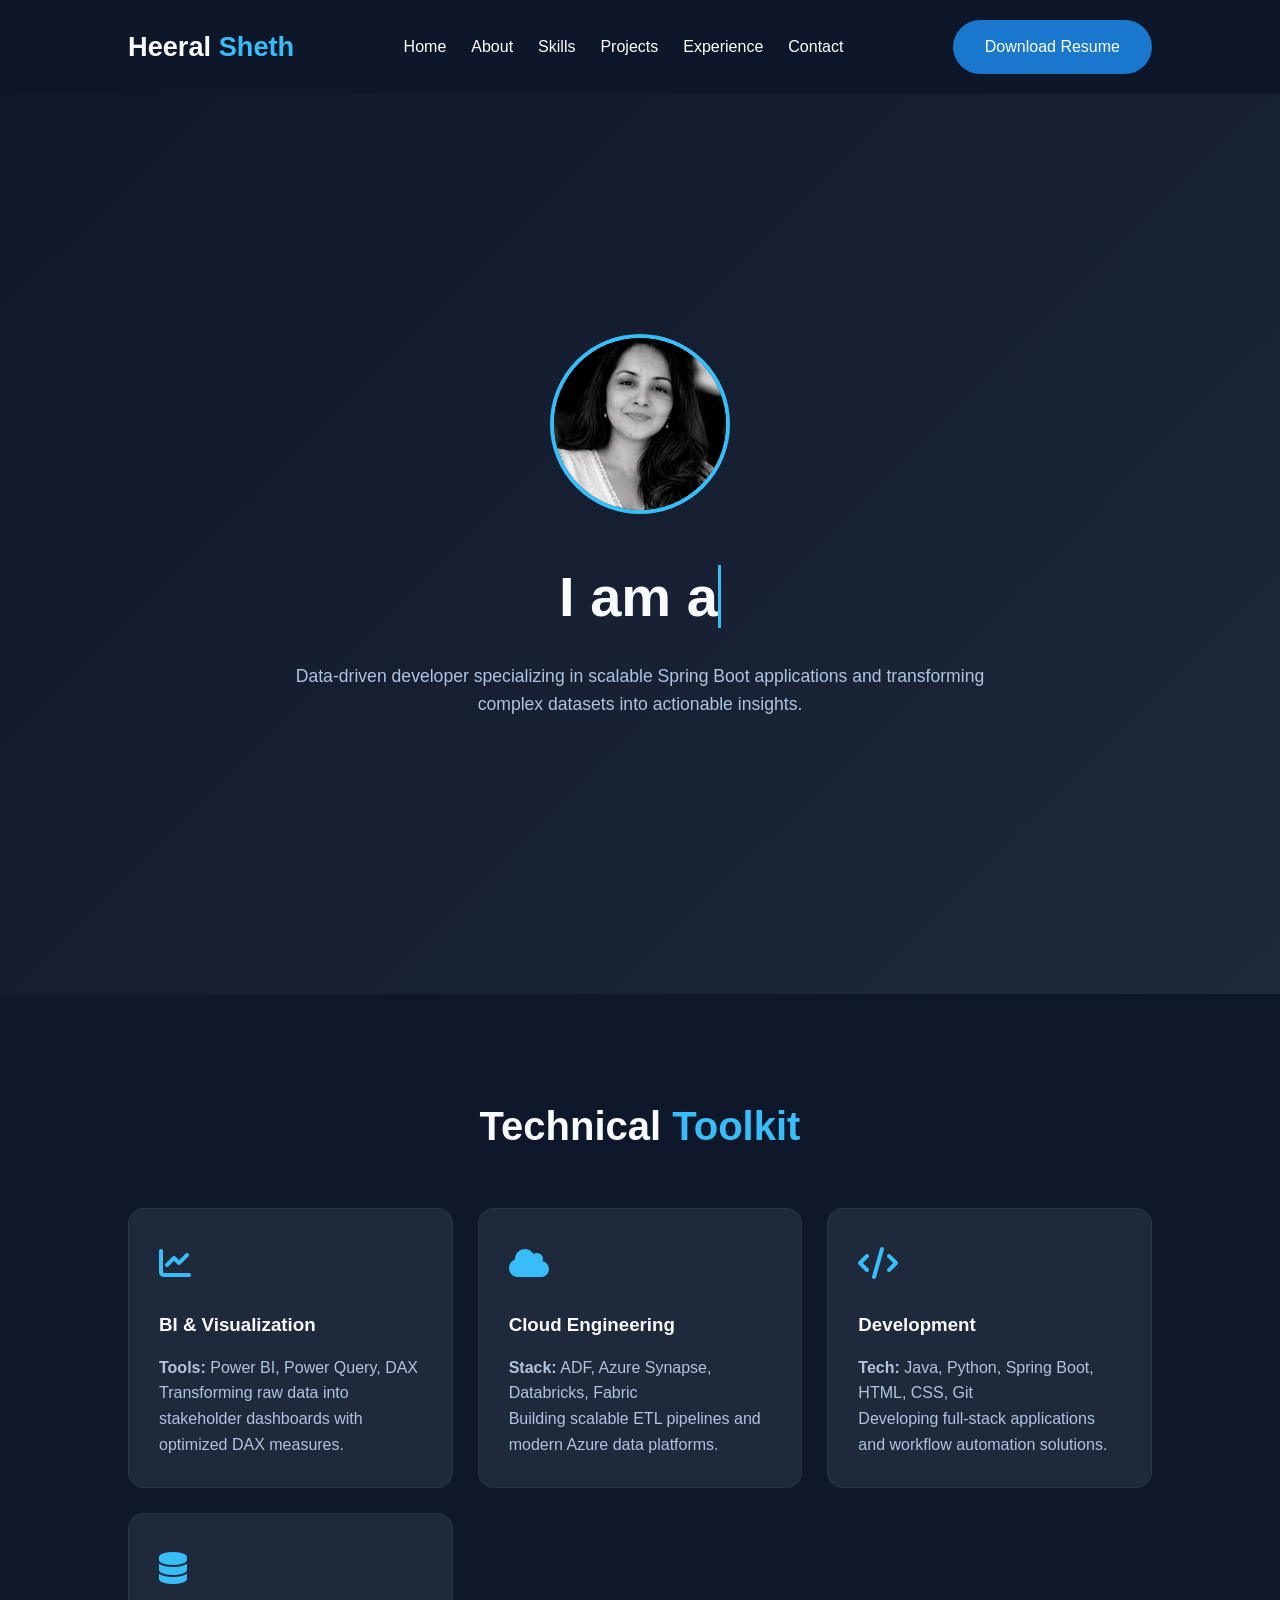
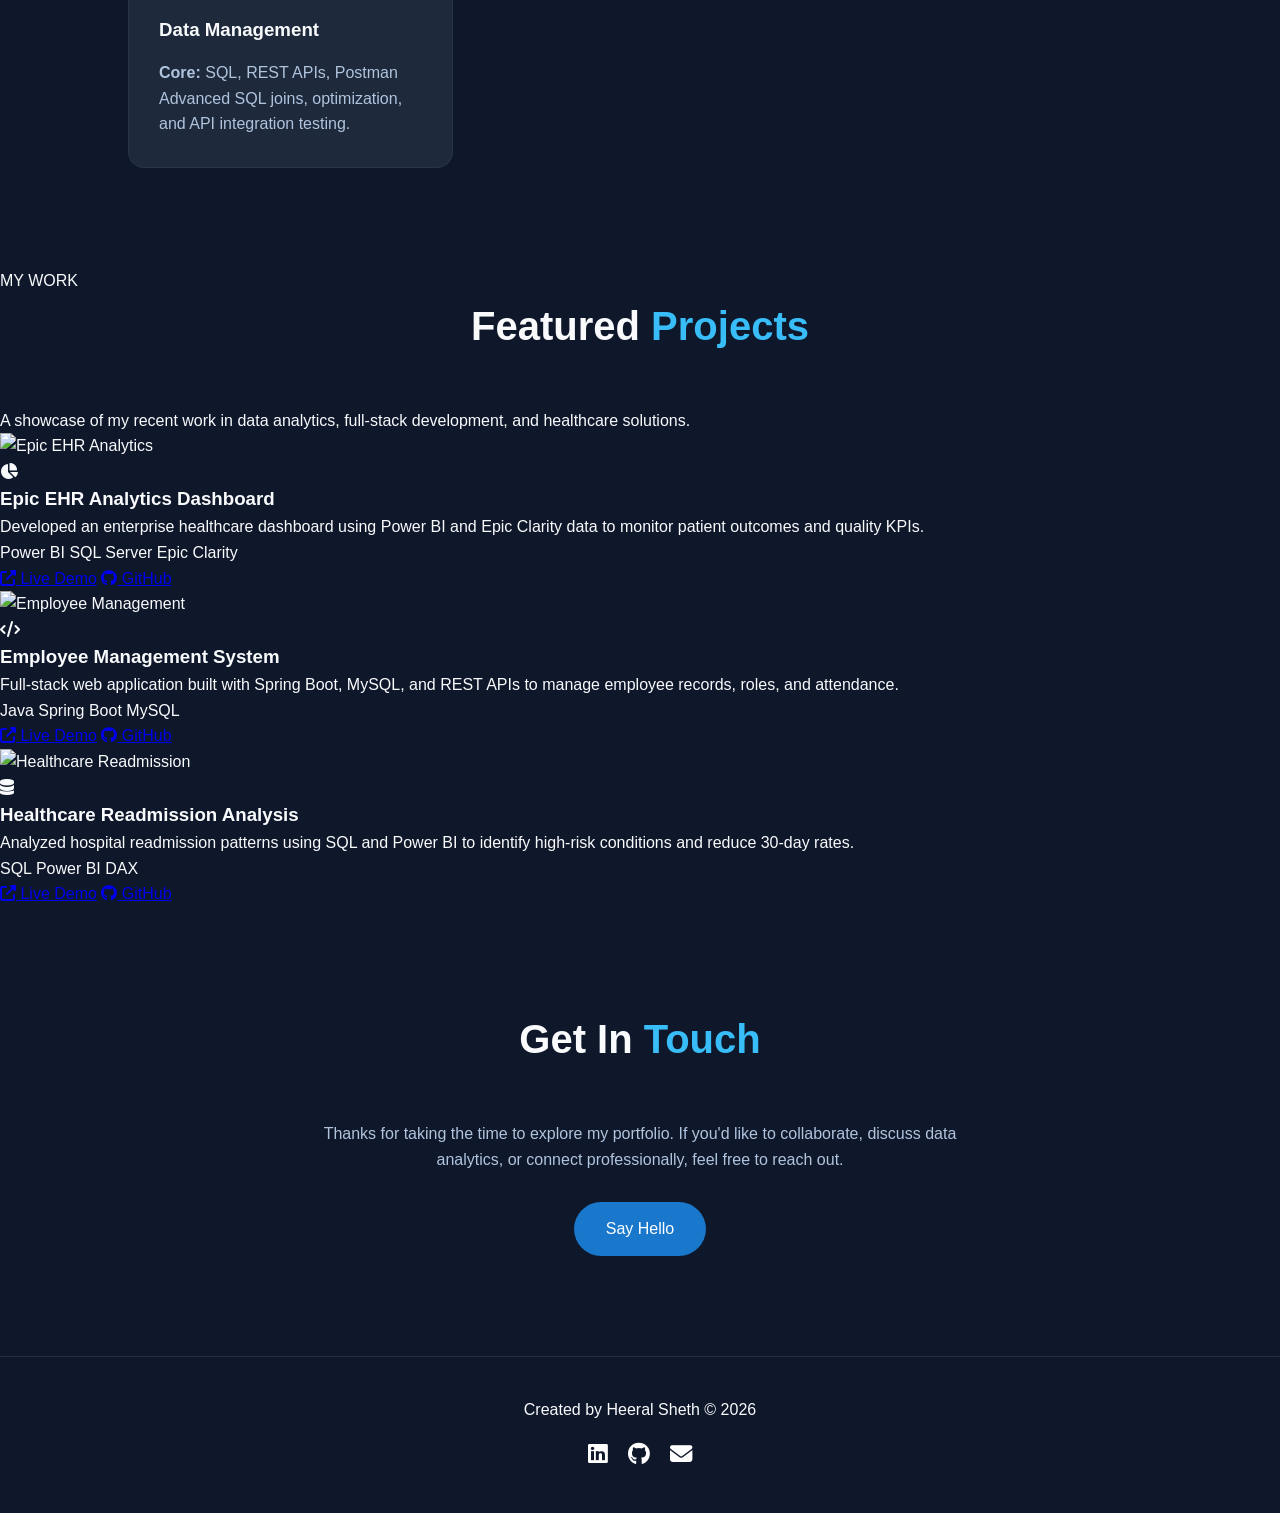
==== index_new.html @ b49bec11 "Add files via upload" ====
<!DOCTYPE html>
<html lang="en">
<head>
    <meta charset="UTF-8" />
    <meta name="viewport" content="width=device-width, initial-scale=1.0" />

    <title>Heeral Sheth | Portfolio</title>

    <link rel="stylesheet" href="styles.css" />

    <!-- Font Awesome -->
    <link
            rel="stylesheet"
            href="https://cdnjs.cloudflare.com/ajax/libs/font-awesome/6.5.1/css/all.min.css"
    />
</head>

<body>
<link rel="preconnect" href="https://fonts.googleapis.com">

<div class="particles"></div>
<!-- NAVBAR -->
<!-- =========================
     NAVBAR HTML
========================= -->

<nav class="navbar">

    <div class="logo">
        Heeral <span>Sheth</span>
    </div>

    <ul class="nav-links">
        <li><a href="#hero" class="active">Home</a></li>
        <li><a href="#about">About</a></li>
        <li><a href="#skills">Skills</a></li>
        <li><a href="#projects">Projects</a></li>
        <li><a href="#experience">Experience</a></li>
        <li><a href="#contact">Contact</a></li>
    </ul>

    <div class="nav-right">


        <!-- Resume Button -->
        <a href="Heeral_Sheth_Resume.pdf" class="btn" download>
            Download Resume
        </a>

<!--        &lt;!&ndash; Theme Toggle &ndash;&gt;-->
<!--        <button id="theme-toggle">-->
<!--            <i class="fas fa-moon"></i>-->
<!--        </button>-->

        <!-- Mobile Menu -->
        <div class="menu-toggle">
<!--            <i class="fas fa-bars"></i>-->
        </div>

    </div>

</nav>

<!-- FONT AWESOME -->
<link
        rel="stylesheet"
        href="https://cdnjs.cloudflare.com/ajax/libs/font-awesome/6.5.1/css/all.min.css"
/>

<!-- HERO -->
<section id="hero">
    <div class="hero-container">

        <img src="profile.png" alt="Heeral Sheth" />

        <h1>
            I am a
            <span id="typewriter"></span>
        </h1>

        <p class="hero-description">
            Data-driven developer specializing in scalable Spring Boot
            applications and transforming complex datasets into actionable insights.
        </p>

<!--        <a href="Heeral_Sheth_Resume.pdf" class="btn" download>-->
<!--            Download Resume-->
<!--        </a>-->

    </div>
</section>

<!-- SKILLS -->
<section id="skill">

    <h2 class="section-title">
        Technical <span>Toolkit</span>
    </h2>

    <div class="toolkit-container">

        <div class="toolkit-card">
            <div class="card-icon">
                <i class="fas fa-chart-line"></i>
            </div>

            <h3>BI & Visualization</h3>

            <p>
                <strong>Tools:</strong>
                Power BI, Power Query, DAX
            </p>

            <p>
                Transforming raw data into stakeholder dashboards with optimized DAX measures.
            </p>
        </div>

        <div class="toolkit-card">
            <div class="card-icon">
                <i class="fas fa-cloud"></i>
            </div>

            <h3>Cloud Engineering</h3>

            <p>
                <strong>Stack:</strong>
                ADF, Azure Synapse, Databricks, Fabric
            </p>

            <p>
                Building scalable ETL pipelines and modern Azure data platforms.
            </p>
        </div>

        <div class="toolkit-card">
            <div class="card-icon">
                <i class="fas fa-code"></i>
            </div>

            <h3>Development</h3>

            <p>
                <strong>Tech:</strong>
                Java, Python, Spring Boot, HTML, CSS, Git
            </p>

            <p>
                Developing full-stack applications and workflow automation solutions.
            </p>
        </div>

        <div class="toolkit-card">
            <div class="card-icon">
                <i class="fas fa-database"></i>
            </div>

            <h3>Data Management</h3>

            <p>
                <strong>Core:</strong>
                SQL, REST APIs, Postman
            </p>

            <p>
                Advanced SQL joins, optimization, and API integration testing.
            </p>
        </div>

    </div>
</section>


<section id="projects">
    <div class="project-header">
        <p class="subtitle">MY WORK</p>
        <h2 class="section-title">Featured <span>Projects</span></h2>
        <p class="section-desc">A showcase of my recent work in data analytics, full-stack development, and healthcare solutions.</p>
    </div>

    <div class="projects-grid">
        <div class="project-card">
            <div class="project-img-wrapper">
                <img src="epic-dashboard.png" alt="Epic EHR Analytics">
            </div>
            <div class="project-info">
                <div class="card-title-row">
                    <i class="fas fa-chart-pie"></i>
                    <h3>Epic EHR Analytics Dashboard</h3>
                </div>
                <p>Developed an enterprise healthcare dashboard using Power BI and Epic Clarity data to monitor patient outcomes and quality KPIs.</p>
                <div class="project-tags">
                    <span class="tag powerbi">Power BI</span>
                    <span class="tag sql">SQL Server</span>
                    <span class="tag epic">Epic Clarity</span>
                </div>
                <div class="card-actions">
                    <a href="#" class="action-btn"><i class="fas fa-external-link-alt"></i> Live Demo</a>
                    <a href="#" class="action-btn github"><i class="fab fa-github"></i> GitHub</a>
                </div>
            </div>
        </div>

        <div class="project-card">
            <div class="project-img-wrapper">
                <img src="employee-system.png" alt="Employee Management">
            </div>
            <div class="project-info">
                <div class="card-title-row">
                    <i class="fas fa-code"></i>
                    <h3>Employee Management System</h3>
                </div>
                <p>Full-stack web application built with Spring Boot, MySQL, and REST APIs to manage employee records, roles, and attendance.</p>
                <div class="project-tags">
                    <span class="tag java">Java</span>
                    <span class="tag spring">Spring Boot</span>
                    <span class="tag mysql">MySQL</span>
                </div>
                <div class="card-actions">
                    <a href="#" class="action-btn"><i class="fas fa-external-link-alt"></i> Live Demo</a>
                    <a href="#" class="action-btn github"><i class="fab fa-github"></i> GitHub</a>
                </div>
            </div>
        </div>

        <div class="project-card">
            <div class="project-img-wrapper">
                <img src="readmission-analysis.png" alt="Healthcare Readmission">
            </div>
            <div class="project-info">
                <div class="card-title-row">
                    <i class="fas fa-database"></i>
                    <h3>Healthcare Readmission Analysis</h3>
                </div>
                <p>Analyzed hospital readmission patterns using SQL and Power BI to identify high-risk conditions and reduce 30-day rates.</p>
                <div class="project-tags">
                    <span class="tag sql">SQL</span>
                    <span class="tag powerbi">Power BI</span>
                    <span class="tag dax">DAX</span>
                </div>
                <div class="card-actions">
                    <a href="#" class="action-btn"><i class="fas fa-external-link-alt"></i> Live Demo</a>
                    <a href="#" class="action-btn github"><i class="fab fa-github"></i> GitHub</a>
                </div>
            </div>
        </div>
    </div>
</section>

<!-- CONTACT -->
<section id="contact">

    <h2 class="section-title">
        Get In <span>Touch</span>
    </h2>

    <p class="contact-desc">
        Thanks for taking the time to explore my portfolio.
        If you'd like to collaborate, discuss data analytics,
        or connect professionally, feel free to reach out.
    </p>

    <a href="mailto:heersheth@gmail.com" class="btn">
        Say Hello
    </a>

</section>

<!-- FOOTER -->
<footer>

    <div class="footer-content">

        <p>
            Created by <span>Heeral Sheth</span> © 2026
        </p>

        <div class="social-links">

            <a href="www.linkedin.com/in/heeralsheth" target="_blank">
                <i class="fab fa-linkedin"></i>
            </a>

            <a href="https://github.com/heeralsheth" target="_blank">
                <i class="fab fa-github"></i>
            </a>

            <a href="mailto:heersheth@gmail.com">
                <i class="fas fa-envelope"></i>
            </a>

        </div>

    </div>

</footer>

<script src="JavaScript.js"></script>
<script src="https://unpkg.com/scrollreveal"></script>
</body>
</html>
---- styles.css ----
:root {
    --primary: #1977cc;
    --accent: #38bdf8;
    --dark: #0f172a;
    --card: #1e293b;
    --text: #f8fafc;
    --muted: #b0c4de;
}

* {
    margin: 0;
    padding: 0;
    box-sizing: border-box;
}

body {
    font-family: "Segoe UI", sans-serif;
    background: var(--dark);
    color: var(--text);
    line-height: 1.6;
}

/* NAVBAR */

nav {
    display: flex;
    justify-content: space-between;
    align-items: center;
    padding: 20px 10%;
    position: sticky;
    top: 0;
    background: rgba(15, 23, 42, 0.95);
    backdrop-filter: blur(10px);
    z-index: 1000;
}

.logo {
    font-size: 1.7rem;
    font-weight: bold;
}

.logo span {
    color: var(--accent);
}

nav ul {
    display: flex;
    list-style: none;
    gap: 25px;
}

nav a {
    color: white;
    text-decoration: none;
    transition: 0.3s;
}

nav a:hover {
    color: var(--accent);
}

/* HERO */

#hero {
    min-height: 100vh;
    display: flex;
    justify-content: center;
    align-items: center;
    text-align: center;
    padding: 80px 10%;
    background:
        linear-gradient(
            135deg,
            #0f172a,
            #1e293b
        );
}

.hero-container img {
    width: 180px;
    height: 180px;
    border-radius: 50%;
    object-fit: cover;
    border: 4px solid var(--accent);
    margin-bottom: 30px;
}

.hero-container h1 {
    font-size: 3.5rem;
    margin-bottom: 20px;
}

#typewriter {
    color: var(--accent);
    border-right: 3px solid var(--accent);
}

.hero-description {
    max-width: 700px;
    margin: auto;
    color: var(--muted);
    font-size: 1.1rem;
    margin-bottom: 35px;
}

/* BUTTON */

.btn {
    display: inline-block;
    background: var(--primary);
    color: white;
    padding: 14px 32px;
    border-radius: 30px;
    text-decoration: none;
    transition: 0.3s;
}

.btn:hover {
    transform: translateY(-3px);
    background: var(--accent);
}

/* SECTION */

.section-title {
    text-align: center;
    font-size: 2.5rem;
    margin-bottom: 50px;
}

.section-title span {
    color: var(--accent);
}

/* TOOLKIT */

#skill {
    padding: 100px 10%;
}

.toolkit-container {
    display: grid;
    grid-template-columns: repeat(auto-fit, minmax(280px, 1fr));
    gap: 25px;
}

.toolkit-card {
    background: var(--card);
    padding: 30px;
    border-radius: 16px;
    transition: 0.3s;
    border: 1px solid rgba(255,255,255,0.05);
}

.toolkit-card:hover {
    transform: translateY(-8px);
    border-color: var(--accent);
}

.card-icon {
    font-size: 2rem;
    color: var(--accent);
    margin-bottom: 20px;
}

.toolkit-card h3 {
    margin-bottom: 15px;
}

.toolkit-card p {
    color: var(--muted);
}

/* CONTACT */

#contact {
    text-align: center;
    padding: 100px 10%;
}

.contact-desc {
    max-width: 700px;
    margin: 0 auto 30px;
    color: var(--muted);
}

/* FOOTER */

footer {
    border-top: 1px solid rgba(255,255,255,0.1);
    padding: 40px 10%;
    text-align: center;
}

.footer-content {
    display: flex;
    flex-direction: column;
    gap: 15px;
}

.social-links {
    display: flex;
    justify-content: center;
    gap: 20px;
}

.social-links a {
    color: white;
    font-size: 1.4rem;
    transition: 0.3s;
}

.social-links a:hover {
    color: var(--accent);
}

/* MOBILE */

@media (max-width: 768px) {

    nav {
        flex-direction: column;
        gap: 15px;
    }

    .hero-container h1 {
        font-size: 2.4rem;
    }

    nav ul {
        flex-wrap: wrap;
        justify-content: center;
    }
}
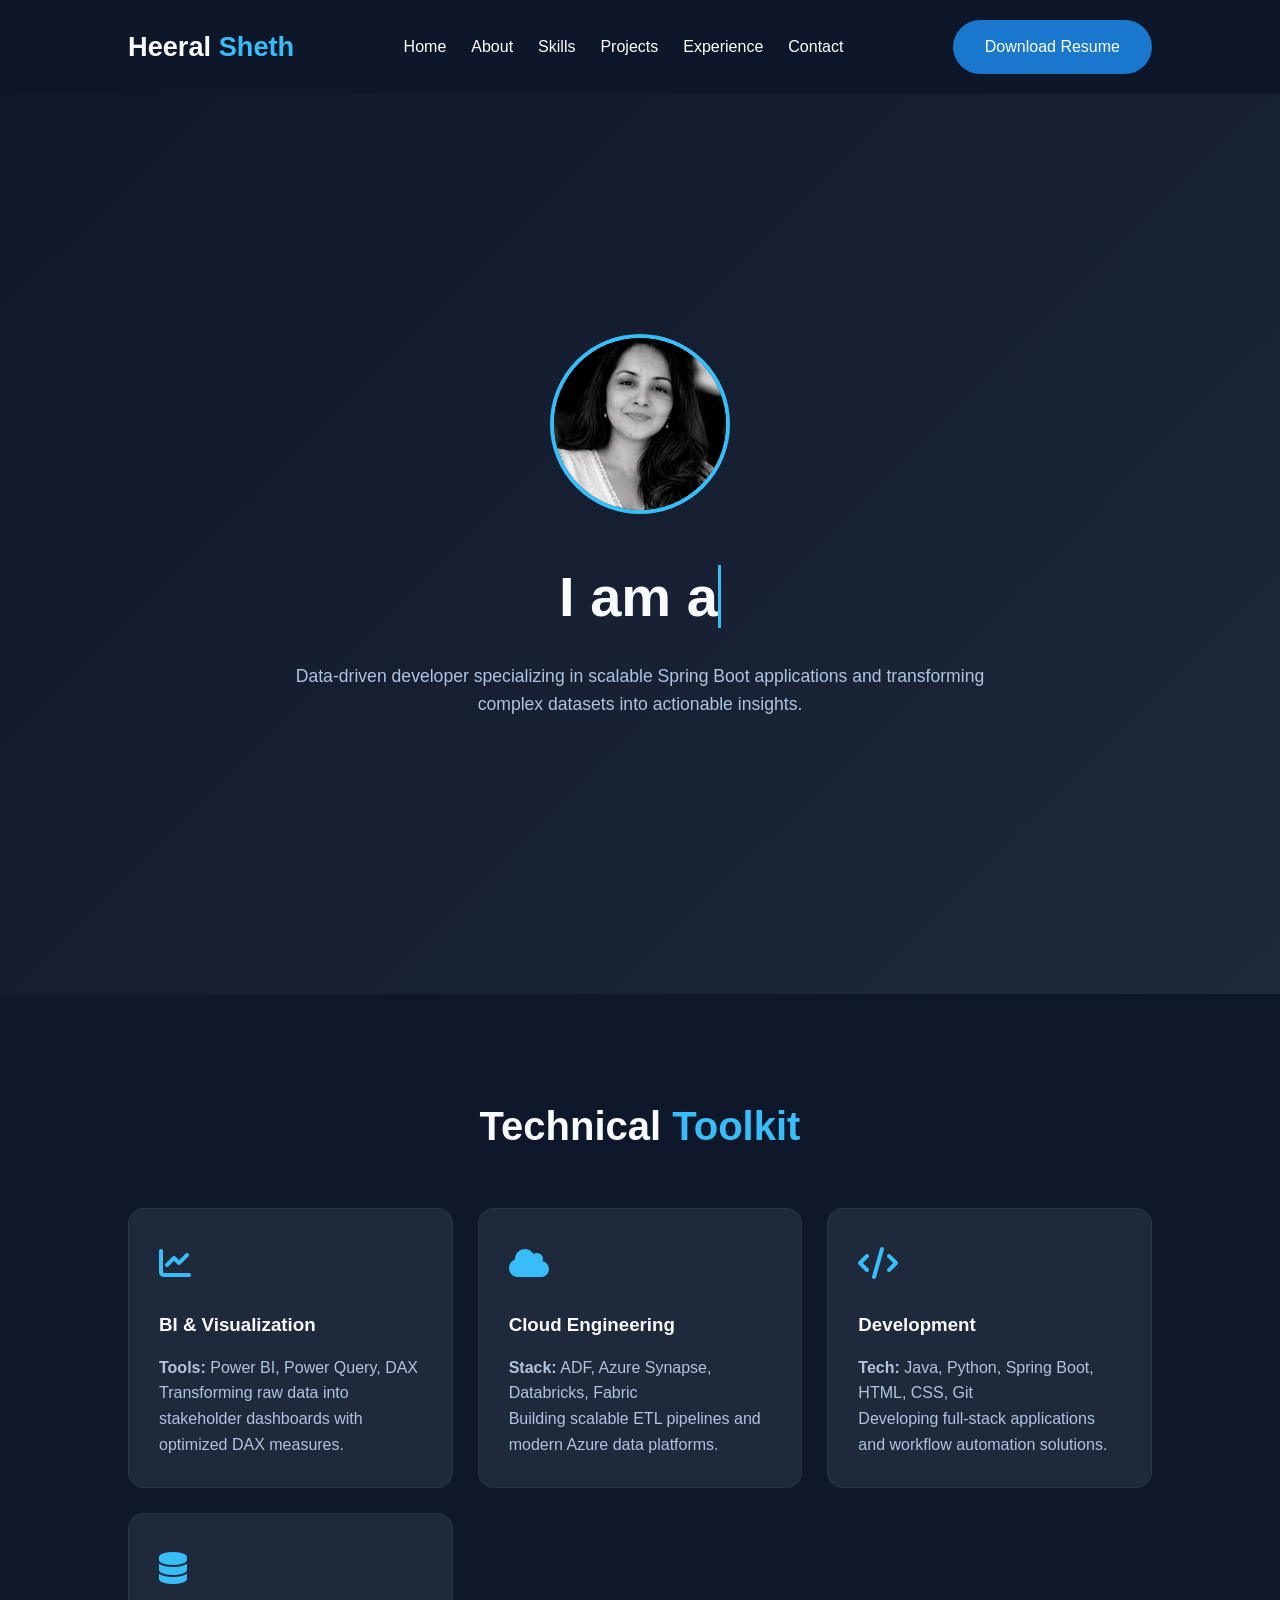
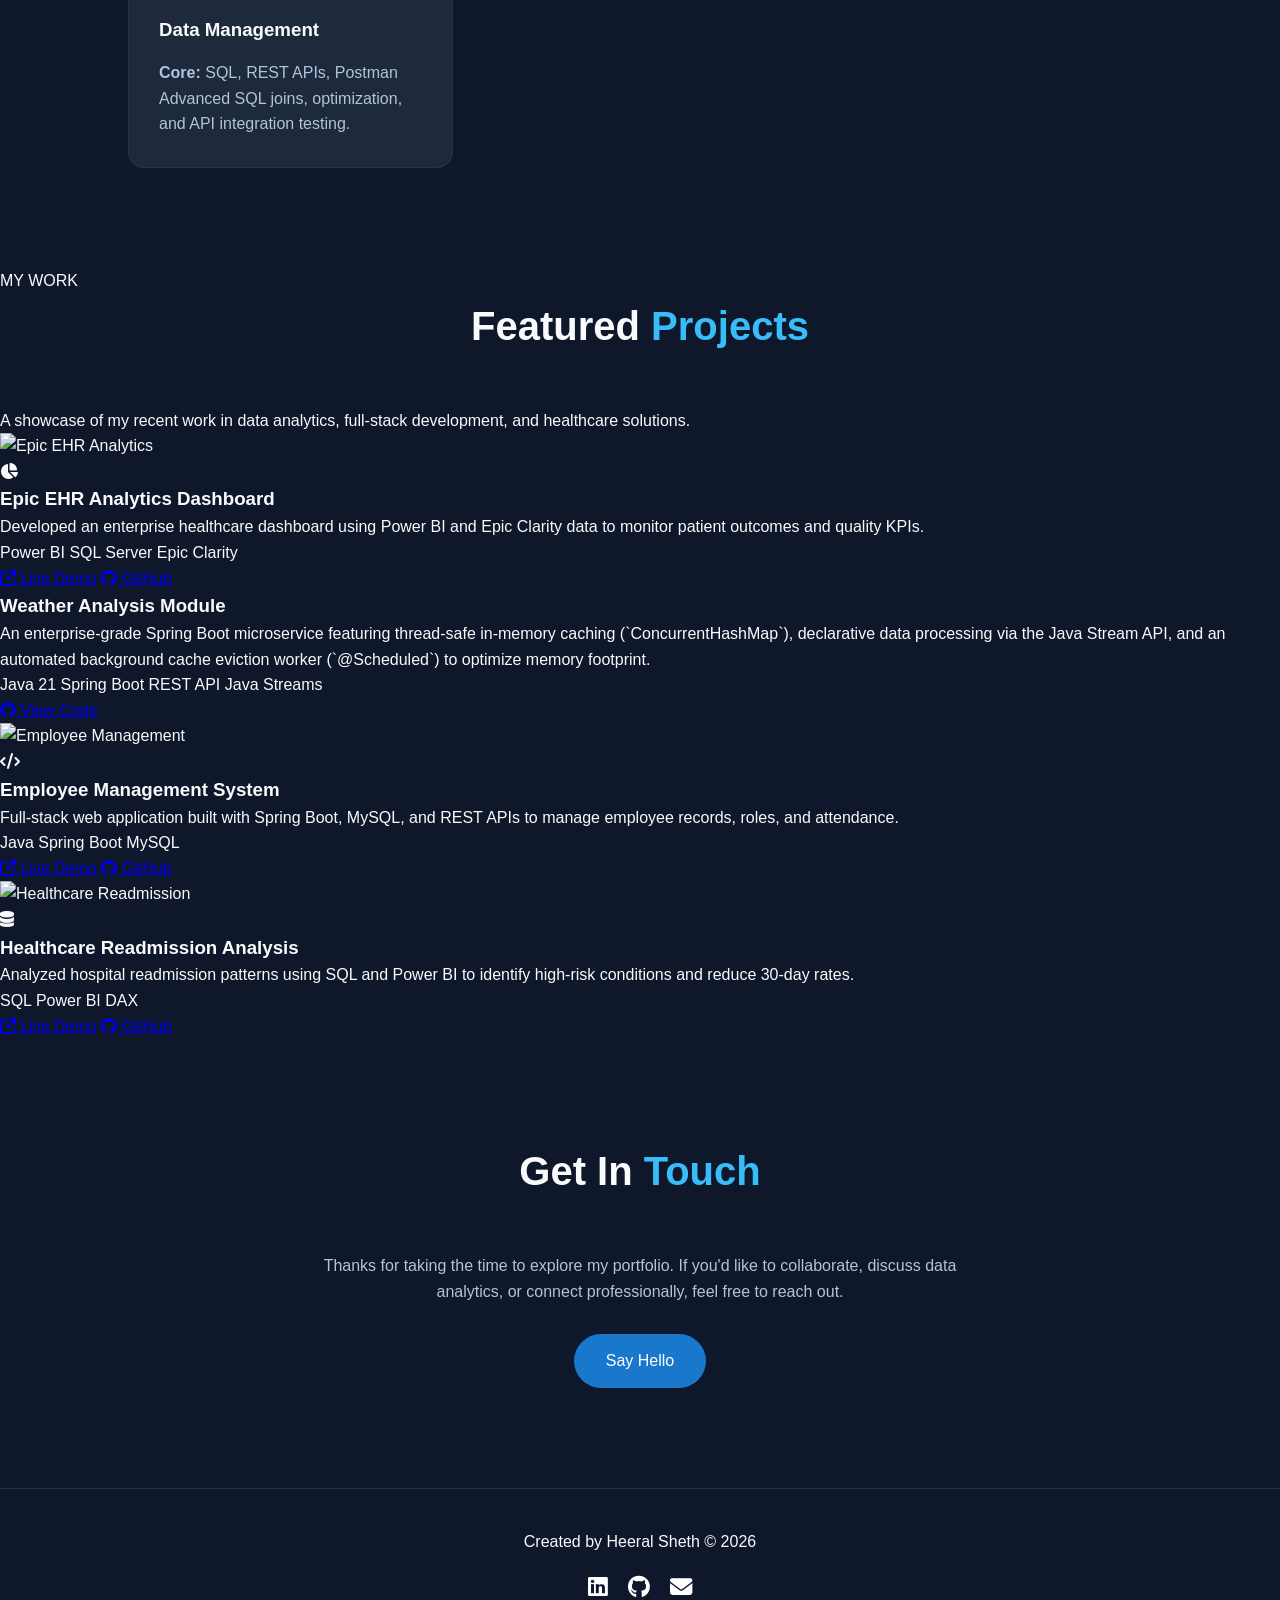
==== commit 26f97add: "Add Weather Analysis Module project card Added a new project card for the Weather Analysis Module wi" ====
--- a/index_new.html
+++ b/index_new.html
@@ -200,7 +200,25 @@
                 </div>
             </div>
         </div>
-
+        <div class="project-card">
+    <div class="project-content">
+        <h3>Weather Analysis Module</h3>
+        <p class="project-description">
+            An enterprise-grade Spring Boot microservice featuring thread-safe in-memory caching (`ConcurrentHashMap`), declarative data processing via the Java Stream API, and an automated background cache eviction worker (`@Scheduled`) to optimize memory footprint.
+        </p>
+        <div class="project-tags">
+            <span>Java 21</span>
+            <span>Spring Boot</span>
+            <span>REST API</span>
+            <span>Java Streams</span>
+        </div>
+        <div class="project-links">
+            <a href="https://github.com/heeralsheth/weather-analysis-spring-boot" target="_blank" class="btn-link">
+                <i class="fab fa-github"></i> View Code
+            </a>
+        </div>
+    </div>
+</div>
         <div class="project-card">
             <div class="project-img-wrapper">
                 <img src="employee-system.png" alt="Employee Management">
@@ -298,4 +316,4 @@
 <script src="JavaScript.js"></script>
 <script src="https://unpkg.com/scrollreveal"></script>
 </body>
-</html>+</html>
